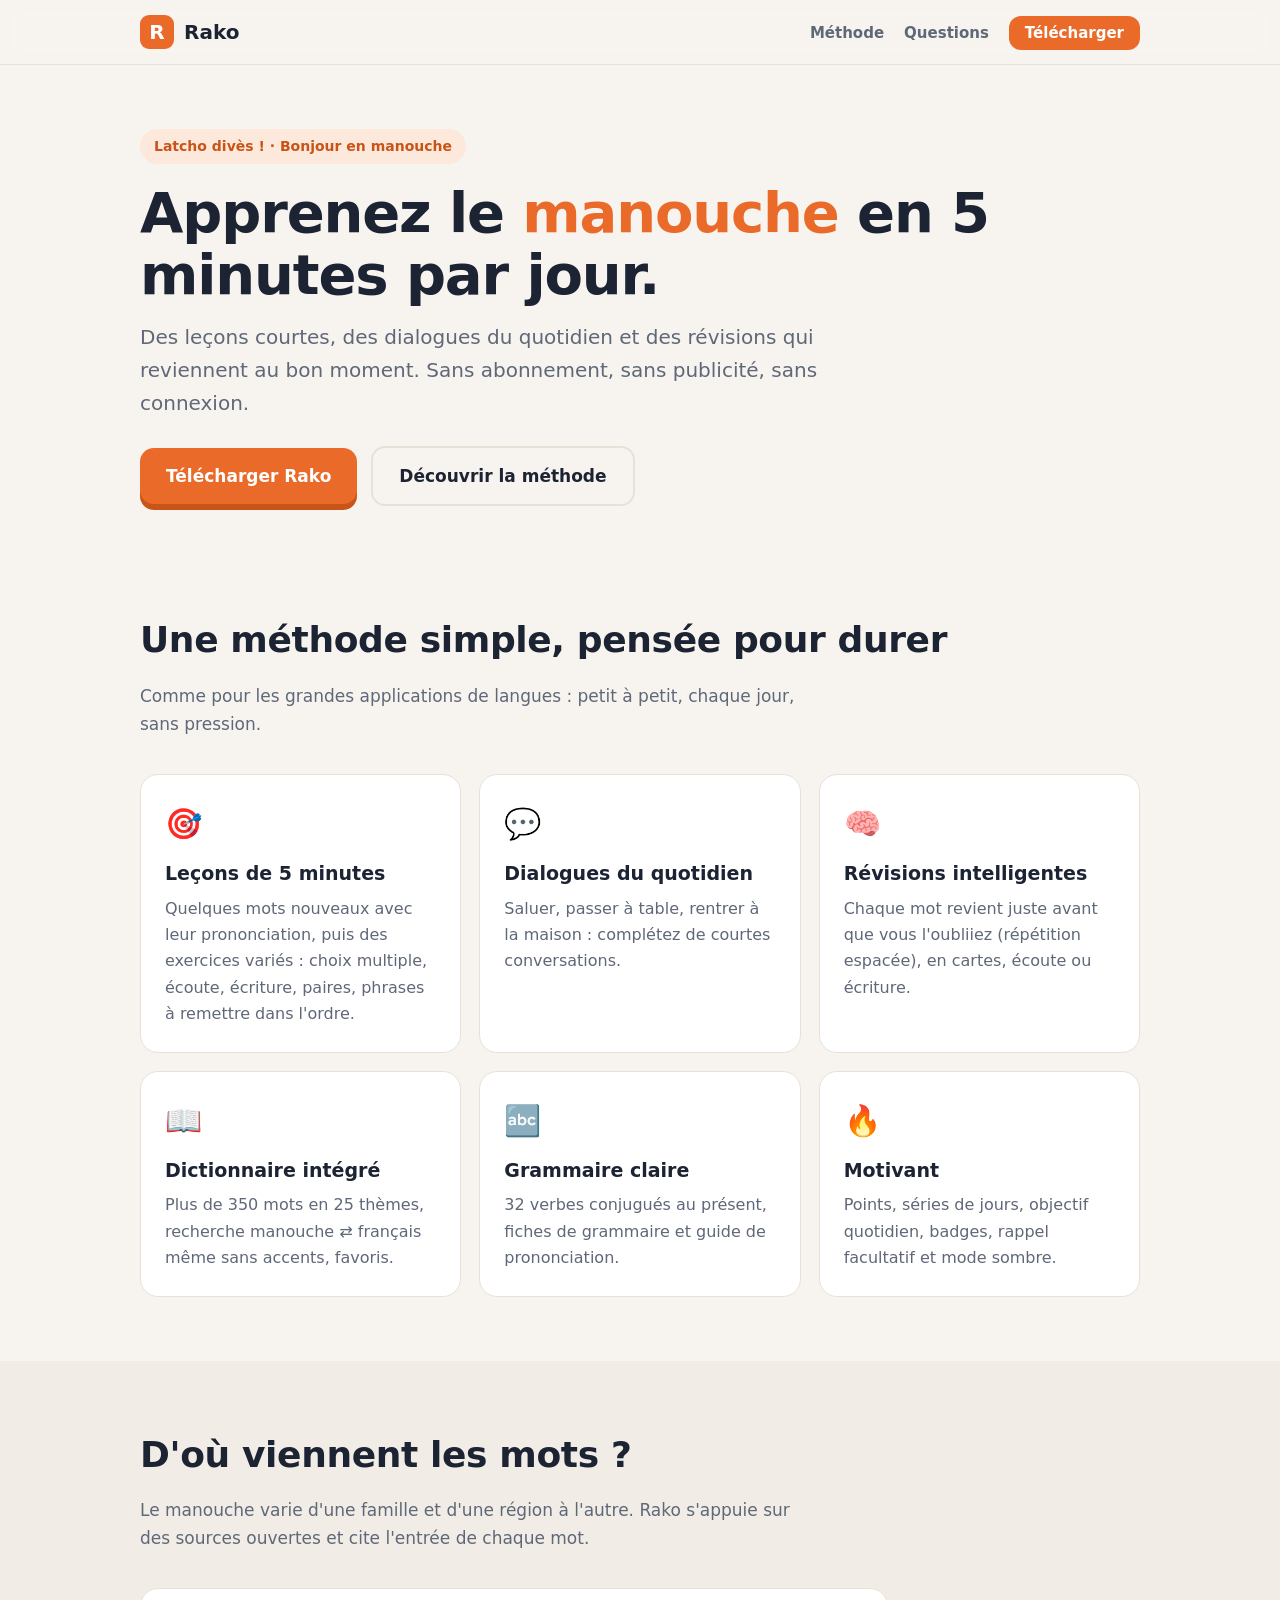
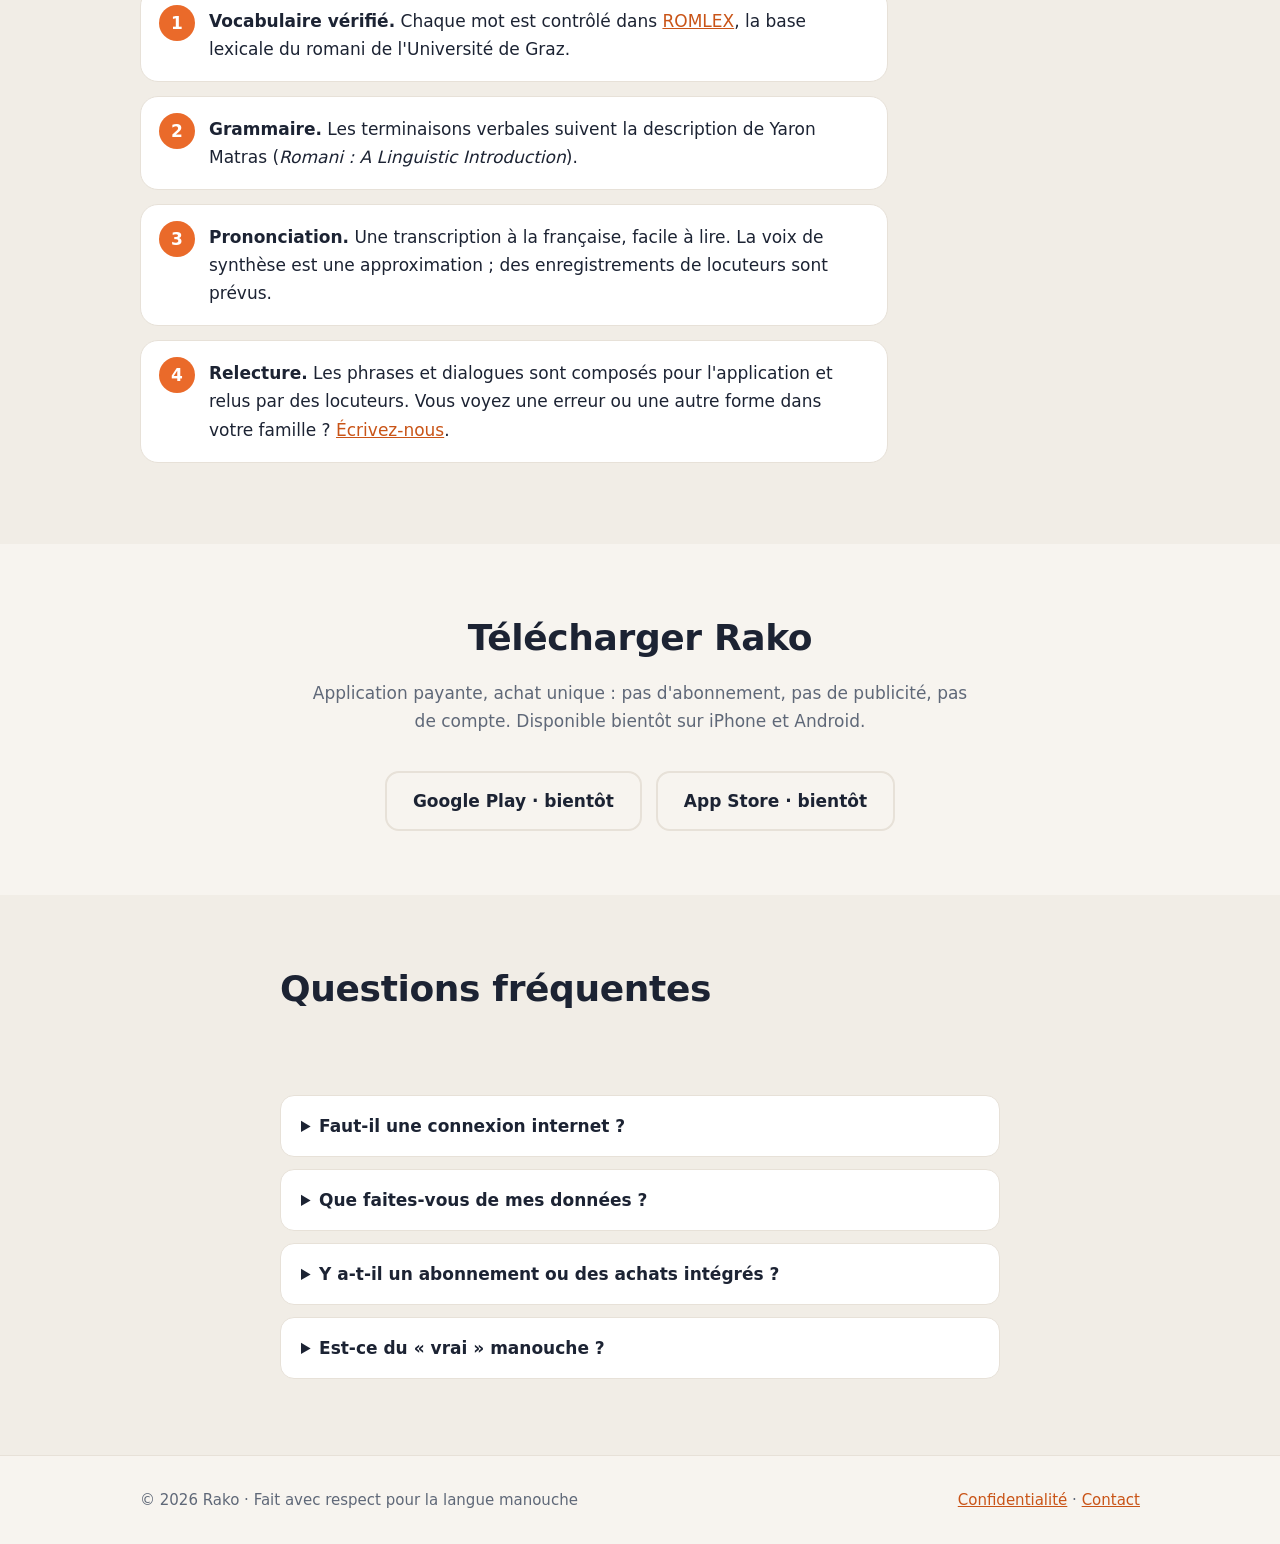
==== index.html @ 322a7824 "Create index.html" ====
<!doctype html>
<html lang="fr">
<head>
<meta charset="utf-8">
<meta name="viewport" content="width=device-width,initial-scale=1">
<title>Rako – Apprendre le manouche</title>
<meta name="description" content="Rako : l'application pour apprendre le manouche (sinto, romanès) en 5 minutes par jour. Leçons, dialogues, révisions espacées, hors ligne.">
<meta property="og:title" content="Rako – Apprendre le manouche">
<meta property="og:description" content="Leçons de 5 minutes, dialogues, révisions intelligentes, 100 % hors ligne.">
<meta name="theme-color" content="#EA6A2A">
<link rel="icon" href="data:image/svg+xml,%3Csvg xmlns=%27http://www.w3.org/2000/svg%27 viewBox=%270 0 32 32%27%3E%3Crect width=%2732%27 height=%2732%27 rx=%277%27 fill=%27%23EA6A2A%27/%3E%3C/svg%3E">
<link rel="stylesheet" href="style.css">
</head>
<body>
<header class="top"><div class="wrap">
  <a class="brand" href="#"><span class="logo">R</span>Rako</a>
  <nav><a href="#methode">Méthode</a><a href="#faq">Questions</a><a class="cta" href="#telecharger">Télécharger</a></nav>
</div></header>

<main>
<div class="hero"><div class="wrap">
  <div>
    <span class="badge">Latcho divès ! · Bonjour en manouche</span>
    <h1>Apprenez le <em>manouche</em> en 5 minutes par jour.</h1>
    <p class="lead">Des leçons courtes, des dialogues du quotidien et des révisions qui reviennent au bon moment. Sans abonnement, sans publicité, sans connexion.</p>
    <div class="row"><a class="btn" href="#telecharger">Télécharger Rako</a><a class="btn ghost" href="#methode">Découvrir la méthode</a></div>
  </div>
  </div></div>

<section id="methode"><div class="wrap">
  <h2>Une méthode simple, pensée pour durer</h2>
  <p class="sub">Comme pour les grandes applications de langues : petit à petit, chaque jour, sans pression.</p>
  <div class="grid">
    <div class="card"><div class="ico">🎯</div><h3>Leçons de 5 minutes</h3><p>Quelques mots nouveaux avec leur prononciation, puis des exercices variés : choix multiple, écoute, écriture, paires, phrases à remettre dans l'ordre.</p></div>
    <div class="card"><div class="ico">💬</div><h3>Dialogues du quotidien</h3><p>Saluer, passer à table, rentrer à la maison : complétez de courtes conversations.</p></div>
    <div class="card"><div class="ico">🧠</div><h3>Révisions intelligentes</h3><p>Chaque mot revient juste avant que vous l'oubliiez (répétition espacée), en cartes, écoute ou écriture.</p></div>
    <div class="card"><div class="ico">📖</div><h3>Dictionnaire intégré</h3><p>Plus de 350 mots en 25 thèmes, recherche manouche ⇄ français même sans accents, favoris.</p></div>
    <div class="card"><div class="ico">🔤</div><h3>Grammaire claire</h3><p>32 verbes conjugués au présent, fiches de grammaire et guide de prononciation.</p></div>
    <div class="card"><div class="ico">🔥</div><h3>Motivant</h3><p>Points, séries de jours, objectif quotidien, badges, rappel facultatif et mode sombre.</p></div>
  </div>
</div></section>

<section class="alt"><div class="wrap">
  <h2>D'où viennent les mots ?</h2>
  <p class="sub">Le manouche varie d'une famille et d'une région à l'autre. Rako s'appuie sur des sources ouvertes et cite l'entrée de chaque mot.</p>
  <ol class="steps">
    <li><strong>Vocabulaire vérifié.</strong> Chaque mot est contrôlé dans <a href="https://romani.uni-graz.at/romlex/">ROMLEX</a>, la base lexicale du romani de l'Université de Graz.</li>
    <li><strong>Grammaire.</strong> Les terminaisons verbales suivent la description de Yaron Matras (<em>Romani : A Linguistic Introduction</em>).</li>
    <li><strong>Prononciation.</strong> Une transcription à la française, facile à lire. La voix de synthèse est une approximation ; des enregistrements de locuteurs sont prévus.</li>
    <li><strong>Relecture.</strong> Les phrases et dialogues sont composés pour l'application et relus par des locuteurs. Vous voyez une erreur ou une autre forme dans votre famille ? <a href="mailto:io.eco.ia@gmail.com">Écrivez-nous</a>.</li>
  </ol>
</div></section>

<section id="telecharger"><div class="wrap" style="text-align:center">
  <h2>Télécharger Rako</h2>
  <p class="sub" style="margin-inline:auto">Application payante, achat unique : pas d'abonnement, pas de publicité, pas de compte. Disponible bientôt sur iPhone et Android.</p>
  <div class="row" style="justify-content:center">
    <span class="btn ghost" aria-disabled="true">Google Play · bientôt</span>
    <span class="btn ghost" aria-disabled="true">App Store · bientôt</span>
  </div>
</div></section>

<section class="alt" id="faq"><div class="wrap" style="max-width:760px">
  <h2>Questions fréquentes</h2><p class="sub">&nbsp;</p>
  <details><summary>Faut-il une connexion internet ?</summary><p>Non. Rako fonctionne 100 % hors ligne ; vos progrès restent sur votre téléphone.</p></details>
  <details><summary>Que faites-vous de mes données ?</summary><p>Aucune n'est collectée. Lisez notre <a href="confidentialite.html">politique de confidentialité</a>.</p></details>
  <details><summary>Y a-t-il un abonnement ou des achats intégrés ?</summary><p>Non. Un seul achat, puis tout le contenu est à vous.</p></details>
  <details><summary>Est-ce du « vrai » manouche ?</summary><p>C'est un manouche (sinto) de référence, vérifié dans des sources ouvertes. La langue varie selon les familles : d'autres formes sont tout aussi justes, et vos retours nous aident à les intégrer.</p></details>
</div></section>
</main>

<footer><div class="wrap">
  <span>© 2026 Rako · Fait avec respect pour la langue manouche</span>
  <span><a href="confidentialite.html">Confidentialité</a> · <a href="mailto:io.eco.ia@gmail.com">Contact</a></span>
</div></footer>
</body>
</html>
---- style.css ----
:root{--bg:#F7F4EF;--card:#fff;--alt:#F1EDE6;--text:#1C2333;--muted:#5F6878;--line:#E7E1D8;--pri:#EA6A2A;--pri-d:#C95417;--soft:#FCE9DC;--navy:#1E2A45;--ok:#179A63;--r:18px}@media(prefers-color-scheme:dark){:root{--bg:#0F131A;--card:#181E28;--alt:#212936;--text:#F1F2F5;--muted:#A3ACBB;--line:#2A3342;--pri:#F27B3D;--pri-d:#D9642A;--soft:#3A241A;--navy:#E4E8F1;--ok:#3DBE86}}*{box-sizing:border-box}html{scroll-behavior:smooth}body{margin:0;background:var(--bg);color:var(--text);font:17px/1.65 "Nunito",system-ui,-apple-system,"Segoe UI",Roboto,sans-serif}img{max-width:100%;display:block}a{color:var(--pri-d)}@media(prefers-color-scheme:dark){a{color:var(--pri)}}.wrap{max-width:1040px;margin:0 auto;padding:0 20px}header.top{position:sticky;top:0;z-index:5;background:color-mix(in srgb,var(--bg) 88%,transparent);backdrop-filter:blur(10px);border-bottom:1px solid var(--line)}header.top .wrap{display:flex;align-items:center;justify-content:space-between;height:64px}.brand{display:flex;align-items:center;gap:10px;font-weight:800;font-size:20px;color:var(--text);text-decoration:none}.logo{width:34px;height:34px;border-radius:9px;background:var(--pri);color:#fff;display:grid;place-items:center;font-weight:800}nav a{margin-left:20px;color:var(--muted);text-decoration:none;font-weight:700;font-size:15px}nav a:hover{color:var(--pri)}@media(max-width:640px){nav a:not(.cta){display:none}}.btn{display:inline-block;background:var(--pri);color:#fff!important;font-weight:800;padding:14px 26px;border-radius:14px;text-decoration:none;box-shadow:0 6px 0 var(--pri-d);transition:transform .1s,box-shadow .1s}.btn:hover{transform:translateY(2px);box-shadow:0 4px 0 var(--pri-d)}.btn.ghost{background:transparent;color:var(--text)!important;border:2px solid var(--line);box-shadow:none}.cta{background:var(--pri);color:#fff!important;padding:8px 16px;border-radius:12px}.hero{padding:64px 0 40px}h1{font-size:clamp(34px,6vw,56px);line-height:1.1;margin:0 0 16px;font-weight:800;letter-spacing:-.02em}h1 em{font-style:normal;color:var(--pri)}.lead{font-size:20px;color:var(--muted);margin:0 0 26px;max-width:34em}.row{display:flex;flex-wrap:wrap;gap:14px;align-items:center}.badge{display:inline-block;background:var(--soft);color:var(--pri-d);font-weight:800;font-size:14px;padding:6px 14px;border-radius:99px;margin-bottom:18px}@media(prefers-color-scheme:dark){.badge{color:var(--pri)}}section{padding:64px 0}section.alt{background:var(--alt)}h2{font-size:clamp(26px,4vw,36px);margin:0 0 12px;font-weight:800;letter-spacing:-.01em}.sub{color:var(--muted);max-width:40em;margin:0 0 36px}.grid{display:grid;grid-template-columns:repeat(auto-fit,minmax(240px,1fr));gap:18px}.card{background:var(--card);border:1px solid var(--line);border-radius:var(--r);padding:24px}.card h3{margin:10px 0 6px;font-size:19px}.card p{margin:0;color:var(--muted);font-size:16px}.ico{font-size:30px}.steps{counter-reset:s;display:grid;gap:14px;padding:0;list-style:none;max-width:44em}.steps li{counter-increment:s;background:var(--card);border:1px solid var(--line);border-radius:var(--r);padding:18px 20px 18px 68px;position:relative}.steps li::before{content:counter(s);position:absolute;left:18px;top:16px;width:36px;height:36px;border-radius:50%;background:var(--pri);color:#fff;font-weight:800;display:grid;place-items:center}details{background:var(--card);border:1px solid var(--line);border-radius:14px;padding:16px 20px;margin-bottom:12px}summary{font-weight:800;cursor:pointer}details p{margin:10px 0 0;color:var(--muted)}footer{border-top:1px solid var(--line);padding:32px 0;color:var(--muted);font-size:15px}footer .wrap{display:flex;flex-wrap:wrap;justify-content:space-between;gap:12px}.doc{max-width:720px;padding:48px 20px 72px;margin:0 auto}.doc h1{font-size:36px}.doc h2{font-size:22px;margin-top:32px}
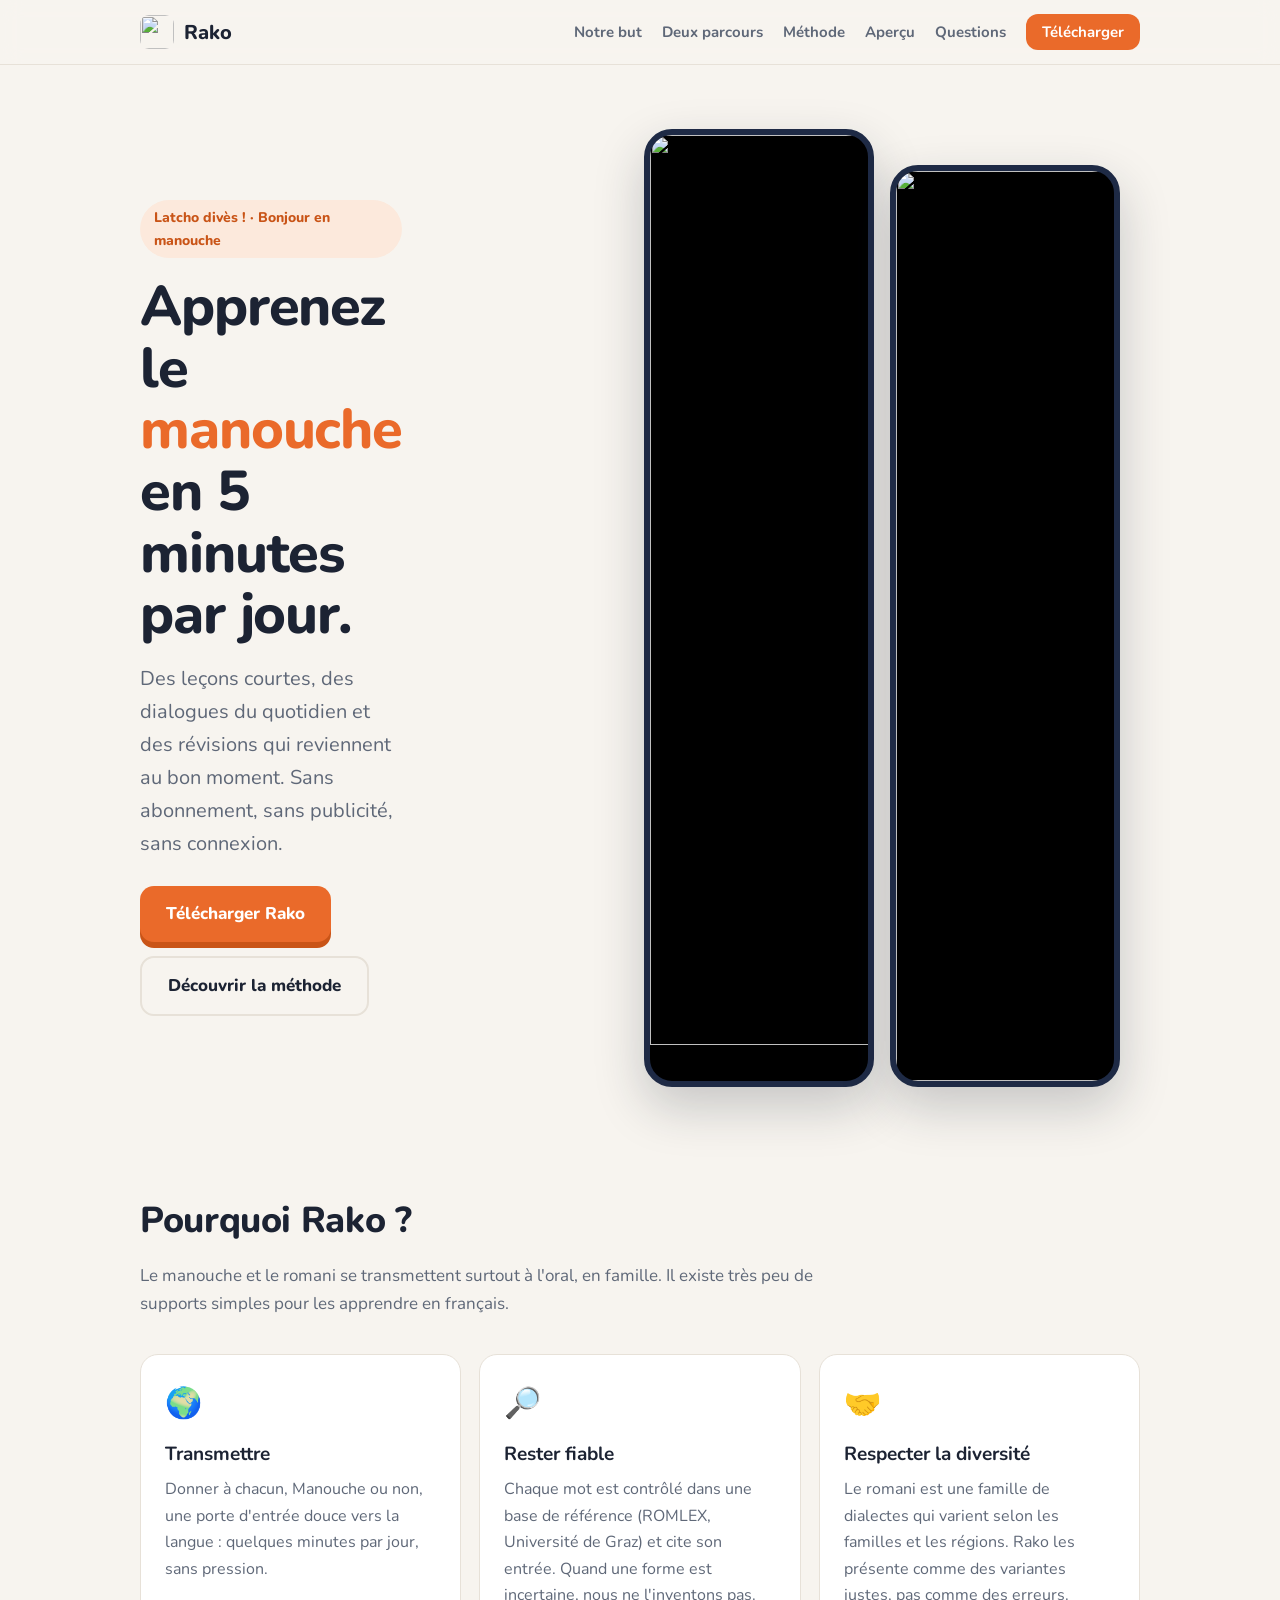
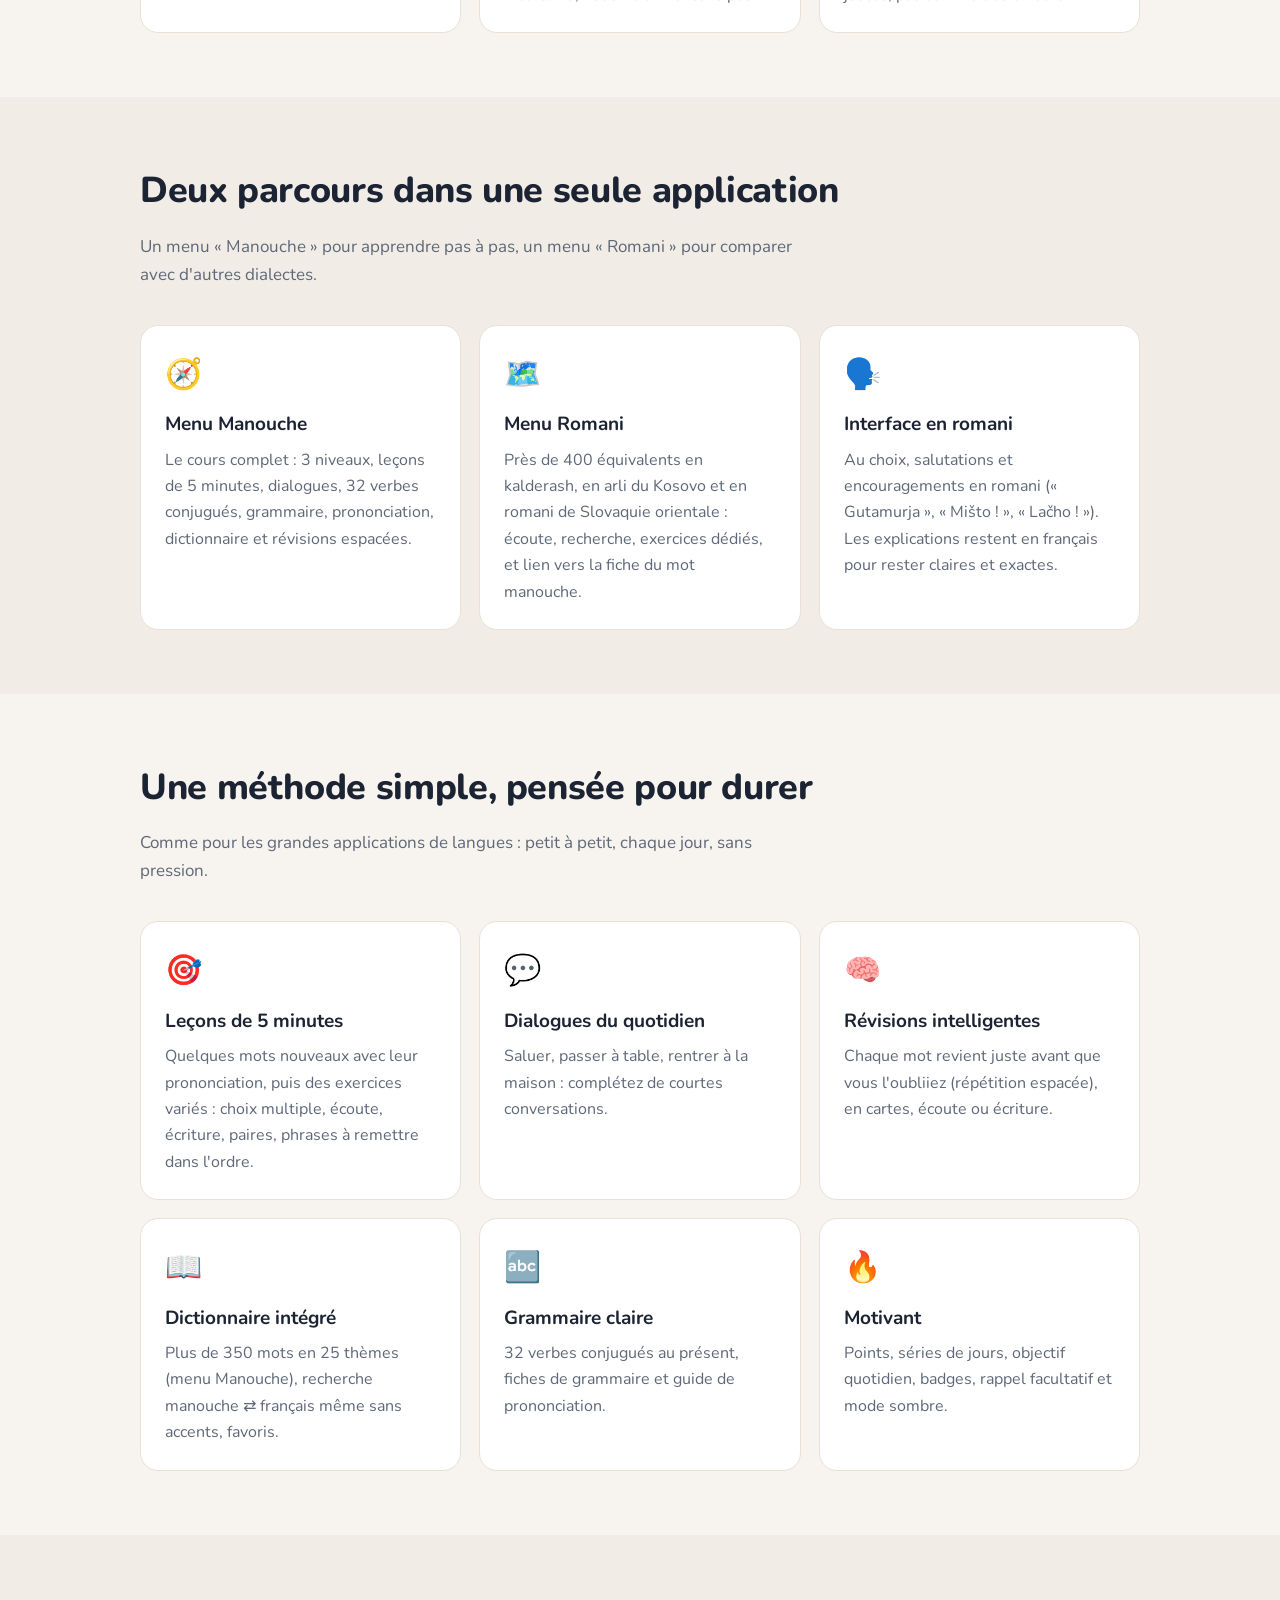
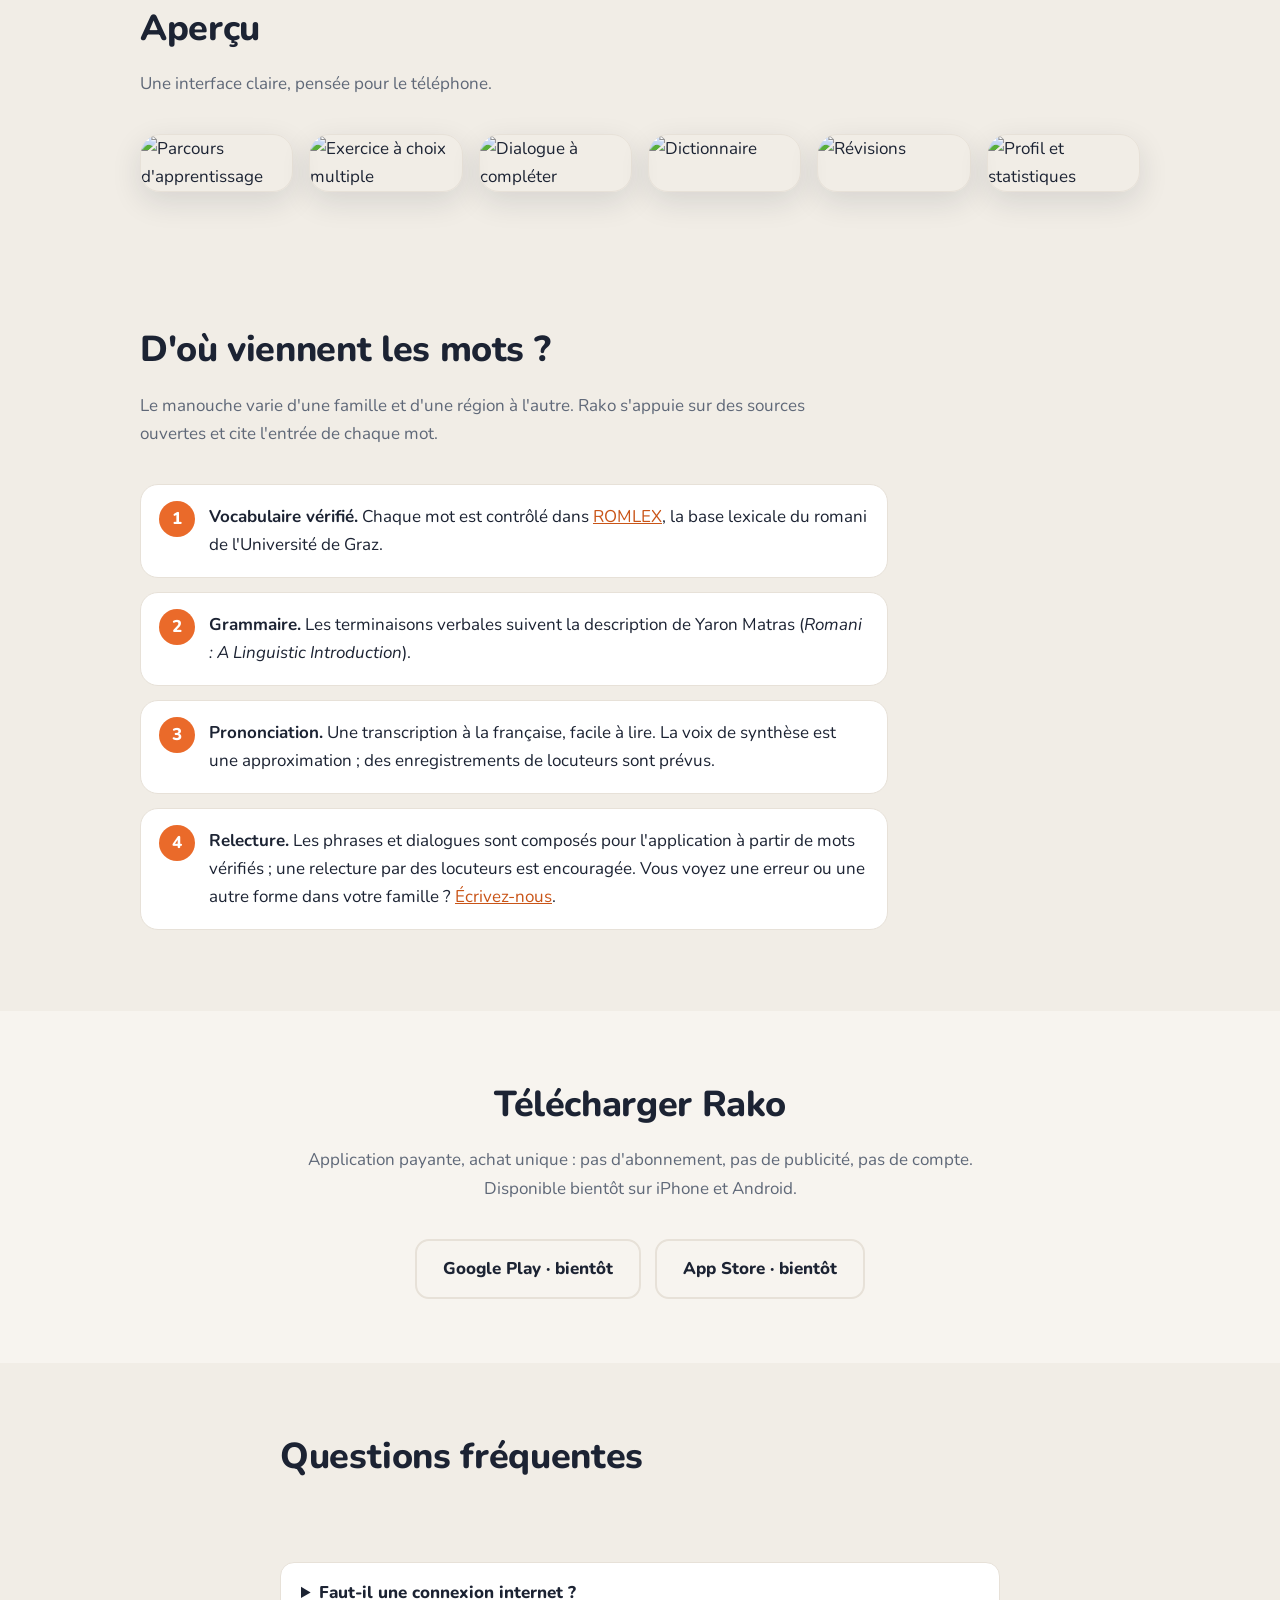
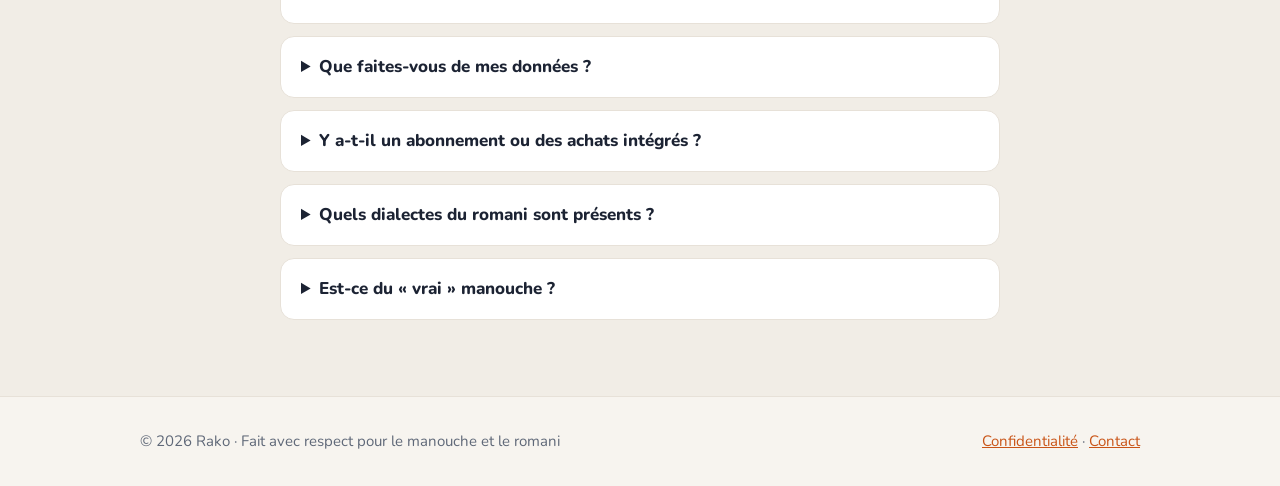
==== commit 5c0aff82: "Add files via upload" ====
--- a/index.html
+++ b/index.html
@@ -3,18 +3,21 @@
 <head>
 <meta charset="utf-8">
 <meta name="viewport" content="width=device-width,initial-scale=1">
-<title>Rako – Apprendre le manouche</title>
-<meta name="description" content="Rako : l'application pour apprendre le manouche (sinto, romanès) en 5 minutes par jour. Leçons, dialogues, révisions espacées, hors ligne.">
+<title>Rako – Apprendre le manouche et le romani</title>
+<meta name="description" content="Rako : une seule application pour apprendre le manouche (sinto, romanès) et découvrir d'autres dialectes du romani. Leçons de 5 minutes, révisions espacées, hors ligne.">
 <meta property="og:title" content="Rako – Apprendre le manouche">
 <meta property="og:description" content="Leçons de 5 minutes, dialogues, révisions intelligentes, 100 % hors ligne.">
+<meta property="og:image" content="img/01_home.jpg">
 <meta name="theme-color" content="#EA6A2A">
-<link rel="icon" href="data:image/svg+xml,%3Csvg xmlns=%27http://www.w3.org/2000/svg%27 viewBox=%270 0 32 32%27%3E%3Crect width=%2732%27 height=%2732%27 rx=%277%27 fill=%27%23EA6A2A%27/%3E%3C/svg%3E">
+<link rel="icon" href="img/favicon.png">
+<link rel="preconnect" href="https://fonts.googleapis.com"><link rel="preconnect" href="https://fonts.gstatic.com" crossorigin>
+<link href="https://fonts.googleapis.com/css2?family=Nunito:wght@400;700;800&display=swap" rel="stylesheet">
 <link rel="stylesheet" href="style.css">
 </head>
 <body>
 <header class="top"><div class="wrap">
-  <a class="brand" href="#"><span class="logo">R</span>Rako</a>
-  <nav><a href="#methode">Méthode</a><a href="#faq">Questions</a><a class="cta" href="#telecharger">Télécharger</a></nav>
+  <a class="brand" href="#"><img src="img/icon.png" alt="">Rako</a>
+  <nav><a href="#but">Notre but</a><a href="#parcours">Deux parcours</a><a href="#methode">Méthode</a><a href="#apercu">Aperçu</a><a href="#faq">Questions</a><a class="cta" href="#telecharger">Télécharger</a></nav>
 </div></header>
 
 <main>
@@ -25,7 +28,31 @@
     <p class="lead">Des leçons courtes, des dialogues du quotidien et des révisions qui reviennent au bon moment. Sans abonnement, sans publicité, sans connexion.</p>
     <div class="row"><a class="btn" href="#telecharger">Télécharger Rako</a><a class="btn ghost" href="#methode">Découvrir la méthode</a></div>
   </div>
-  </div></div>
+  <div class="phones" aria-hidden="true">
+    <div class="phone"><img src="img/01_home.jpg" alt="" width="420" height="910"></div>
+    <div class="phone"><img src="img/02_dialogue.jpg" alt="" width="420" height="910"></div>
+  </div>
+</div></div>
+
+<section id="but"><div class="wrap">
+  <h2>Pourquoi Rako ?</h2>
+  <p class="sub">Le manouche et le romani se transmettent surtout à l'oral, en famille. Il existe très peu de supports simples pour les apprendre en français.</p>
+  <div class="grid">
+    <div class="card"><div class="ico">🌍</div><h3>Transmettre</h3><p>Donner à chacun, Manouche ou non, une porte d'entrée douce vers la langue : quelques minutes par jour, sans pression.</p></div>
+    <div class="card"><div class="ico">🔎</div><h3>Rester fiable</h3><p>Chaque mot est contrôlé dans une base de référence (ROMLEX, Université de Graz) et cite son entrée. Quand une forme est incertaine, nous ne l'inventons pas.</p></div>
+    <div class="card"><div class="ico">🤝</div><h3>Respecter la diversité</h3><p>Le romani est une famille de dialectes qui varient selon les familles et les régions. Rako les présente comme des variantes justes, pas comme des erreurs.</p></div>
+  </div>
+</div></section>
+
+<section class="alt" id="parcours"><div class="wrap">
+  <h2>Deux parcours dans une seule application</h2>
+  <p class="sub">Un menu « Manouche » pour apprendre pas à pas, un menu « Romani » pour comparer avec d'autres dialectes.</p>
+  <div class="grid">
+    <div class="card"><div class="ico">🧭</div><h3>Menu Manouche</h3><p>Le cours complet : 3 niveaux, leçons de 5 minutes, dialogues, 32 verbes conjugués, grammaire, prononciation, dictionnaire et révisions espacées.</p></div>
+    <div class="card"><div class="ico">🗺️</div><h3>Menu Romani</h3><p>Près de 400 équivalents en kalderash, en arli du Kosovo et en romani de Slovaquie orientale : écoute, recherche, exercices dédiés, et lien vers la fiche du mot manouche.</p></div>
+    <div class="card"><div class="ico">🗣️</div><h3>Interface en romani</h3><p>Au choix, salutations et encouragements en romani (« Gutamurja », « Mišto ! », « Lačho ! »). Les explications restent en français pour rester claires et exactes.</p></div>
+  </div>
+</div></section>
 
 <section id="methode"><div class="wrap">
   <h2>Une méthode simple, pensée pour durer</h2>
@@ -34,9 +61,22 @@
     <div class="card"><div class="ico">🎯</div><h3>Leçons de 5 minutes</h3><p>Quelques mots nouveaux avec leur prononciation, puis des exercices variés : choix multiple, écoute, écriture, paires, phrases à remettre dans l'ordre.</p></div>
     <div class="card"><div class="ico">💬</div><h3>Dialogues du quotidien</h3><p>Saluer, passer à table, rentrer à la maison : complétez de courtes conversations.</p></div>
     <div class="card"><div class="ico">🧠</div><h3>Révisions intelligentes</h3><p>Chaque mot revient juste avant que vous l'oubliiez (répétition espacée), en cartes, écoute ou écriture.</p></div>
-    <div class="card"><div class="ico">📖</div><h3>Dictionnaire intégré</h3><p>Plus de 350 mots en 25 thèmes, recherche manouche ⇄ français même sans accents, favoris.</p></div>
+    <div class="card"><div class="ico">📖</div><h3>Dictionnaire intégré</h3><p>Plus de 350 mots en 25 thèmes (menu Manouche), recherche manouche ⇄ français même sans accents, favoris.</p></div>
     <div class="card"><div class="ico">🔤</div><h3>Grammaire claire</h3><p>32 verbes conjugués au présent, fiches de grammaire et guide de prononciation.</p></div>
     <div class="card"><div class="ico">🔥</div><h3>Motivant</h3><p>Points, séries de jours, objectif quotidien, badges, rappel facultatif et mode sombre.</p></div>
+  </div>
+</div></section>
+
+<section class="alt" id="apercu"><div class="wrap">
+  <h2>Aperçu</h2>
+  <p class="sub">Une interface claire, pensée pour le téléphone.</p>
+  <div class="shots">
+    <img src="img/01_home.jpg" alt="Parcours d'apprentissage" loading="lazy">
+    <img src="img/03_mcq.jpg" alt="Exercice à choix multiple" loading="lazy">
+    <img src="img/02_dialogue.jpg" alt="Dialogue à compléter" loading="lazy">
+    <img src="img/05_dict.jpg" alt="Dictionnaire" loading="lazy">
+    <img src="img/04_review.jpg" alt="Révisions" loading="lazy">
+    <img src="img/06_profile.jpg" alt="Profil et statistiques" loading="lazy">
   </div>
 </div></section>
 
@@ -47,7 +87,7 @@
     <li><strong>Vocabulaire vérifié.</strong> Chaque mot est contrôlé dans <a href="https://romani.uni-graz.at/romlex/">ROMLEX</a>, la base lexicale du romani de l'Université de Graz.</li>
     <li><strong>Grammaire.</strong> Les terminaisons verbales suivent la description de Yaron Matras (<em>Romani : A Linguistic Introduction</em>).</li>
     <li><strong>Prononciation.</strong> Une transcription à la française, facile à lire. La voix de synthèse est une approximation ; des enregistrements de locuteurs sont prévus.</li>
-    <li><strong>Relecture.</strong> Les phrases et dialogues sont composés pour l'application et relus par des locuteurs. Vous voyez une erreur ou une autre forme dans votre famille ? <a href="mailto:io.eco.ia@gmail.com">Écrivez-nous</a>.</li>
+    <li><strong>Relecture.</strong> Les phrases et dialogues sont composés pour l'application à partir de mots vérifiés ; une relecture par des locuteurs est encouragée. Vous voyez une erreur ou une autre forme dans votre famille ? <a href="mailto:io.eco.ia@gmail.com">Écrivez-nous</a>.</li>
   </ol>
 </div></section>
 
@@ -65,12 +105,13 @@
   <details><summary>Faut-il une connexion internet ?</summary><p>Non. Rako fonctionne 100 % hors ligne ; vos progrès restent sur votre téléphone.</p></details>
   <details><summary>Que faites-vous de mes données ?</summary><p>Aucune n'est collectée. Lisez notre <a href="confidentialite.html">politique de confidentialité</a>.</p></details>
   <details><summary>Y a-t-il un abonnement ou des achats intégrés ?</summary><p>Non. Un seul achat, puis tout le contenu est à vous.</p></details>
+  <details><summary>Quels dialectes du romani sont présents ?</summary><p>Le cours principal est en manouche (sinto). Le menu Romani ajoute le kalderash, l'arli du Kosovo et le romani de Slovaquie orientale, avec seulement les équivalents confirmés dans ROMLEX. D'autres dialectes pourront suivre.</p></details>
   <details><summary>Est-ce du « vrai » manouche ?</summary><p>C'est un manouche (sinto) de référence, vérifié dans des sources ouvertes. La langue varie selon les familles : d'autres formes sont tout aussi justes, et vos retours nous aident à les intégrer.</p></details>
 </div></section>
 </main>
 
 <footer><div class="wrap">
-  <span>© 2026 Rako · Fait avec respect pour la langue manouche</span>
+  <span>© 2026 Rako · Fait avec respect pour le manouche et le romani</span>
   <span><a href="confidentialite.html">Confidentialité</a> · <a href="mailto:io.eco.ia@gmail.com">Contact</a></span>
 </div></footer>
 </body>
--- a/style.css
+++ b/style.css
@@ -1 +1,53 @@
-:root{--bg:#F7F4EF;--card:#fff;--alt:#F1EDE6;--text:#1C2333;--muted:#5F6878;--line:#E7E1D8;--pri:#EA6A2A;--pri-d:#C95417;--soft:#FCE9DC;--navy:#1E2A45;--ok:#179A63;--r:18px}@media(prefers-color-scheme:dark){:root{--bg:#0F131A;--card:#181E28;--alt:#212936;--text:#F1F2F5;--muted:#A3ACBB;--line:#2A3342;--pri:#F27B3D;--pri-d:#D9642A;--soft:#3A241A;--navy:#E4E8F1;--ok:#3DBE86}}*{box-sizing:border-box}html{scroll-behavior:smooth}body{margin:0;background:var(--bg);color:var(--text);font:17px/1.65 "Nunito",system-ui,-apple-system,"Segoe UI",Roboto,sans-serif}img{max-width:100%;display:block}a{color:var(--pri-d)}@media(prefers-color-scheme:dark){a{color:var(--pri)}}.wrap{max-width:1040px;margin:0 auto;padding:0 20px}header.top{position:sticky;top:0;z-index:5;background:color-mix(in srgb,var(--bg) 88%,transparent);backdrop-filter:blur(10px);border-bottom:1px solid var(--line)}header.top .wrap{display:flex;align-items:center;justify-content:space-between;height:64px}.brand{display:flex;align-items:center;gap:10px;font-weight:800;font-size:20px;color:var(--text);text-decoration:none}.logo{width:34px;height:34px;border-radius:9px;background:var(--pri);color:#fff;display:grid;place-items:center;font-weight:800}nav a{margin-left:20px;color:var(--muted);text-decoration:none;font-weight:700;font-size:15px}nav a:hover{color:var(--pri)}@media(max-width:640px){nav a:not(.cta){display:none}}.btn{display:inline-block;background:var(--pri);color:#fff!important;font-weight:800;padding:14px 26px;border-radius:14px;text-decoration:none;box-shadow:0 6px 0 var(--pri-d);transition:transform .1s,box-shadow .1s}.btn:hover{transform:translateY(2px);box-shadow:0 4px 0 var(--pri-d)}.btn.ghost{background:transparent;color:var(--text)!important;border:2px solid var(--line);box-shadow:none}.cta{background:var(--pri);color:#fff!important;padding:8px 16px;border-radius:12px}.hero{padding:64px 0 40px}h1{font-size:clamp(34px,6vw,56px);line-height:1.1;margin:0 0 16px;font-weight:800;letter-spacing:-.02em}h1 em{font-style:normal;color:var(--pri)}.lead{font-size:20px;color:var(--muted);margin:0 0 26px;max-width:34em}.row{display:flex;flex-wrap:wrap;gap:14px;align-items:center}.badge{display:inline-block;background:var(--soft);color:var(--pri-d);font-weight:800;font-size:14px;padding:6px 14px;border-radius:99px;margin-bottom:18px}@media(prefers-color-scheme:dark){.badge{color:var(--pri)}}section{padding:64px 0}section.alt{background:var(--alt)}h2{font-size:clamp(26px,4vw,36px);margin:0 0 12px;font-weight:800;letter-spacing:-.01em}.sub{color:var(--muted);max-width:40em;margin:0 0 36px}.grid{display:grid;grid-template-columns:repeat(auto-fit,minmax(240px,1fr));gap:18px}.card{background:var(--card);border:1px solid var(--line);border-radius:var(--r);padding:24px}.card h3{margin:10px 0 6px;font-size:19px}.card p{margin:0;color:var(--muted);font-size:16px}.ico{font-size:30px}.steps{counter-reset:s;display:grid;gap:14px;padding:0;list-style:none;max-width:44em}.steps li{counter-increment:s;background:var(--card);border:1px solid var(--line);border-radius:var(--r);padding:18px 20px 18px 68px;position:relative}.steps li::before{content:counter(s);position:absolute;left:18px;top:16px;width:36px;height:36px;border-radius:50%;background:var(--pri);color:#fff;font-weight:800;display:grid;place-items:center}details{background:var(--card);border:1px solid var(--line);border-radius:14px;padding:16px 20px;margin-bottom:12px}summary{font-weight:800;cursor:pointer}details p{margin:10px 0 0;color:var(--muted)}footer{border-top:1px solid var(--line);padding:32px 0;color:var(--muted);font-size:15px}footer .wrap{display:flex;flex-wrap:wrap;justify-content:space-between;gap:12px}.doc{max-width:720px;padding:48px 20px 72px;margin:0 auto}.doc h1{font-size:36px}.doc h2{font-size:22px;margin-top:32px}
+:root{--bg:#F7F4EF;--card:#fff;--alt:#F1EDE6;--text:#1C2333;--muted:#5F6878;--line:#E7E1D8;--pri:#EA6A2A;--pri-d:#C95417;--soft:#FCE9DC;--navy:#1E2A45;--ok:#179A63;--r:18px}
+@media(prefers-color-scheme:dark){:root{--bg:#0F131A;--card:#181E28;--alt:#212936;--text:#F1F2F5;--muted:#A3ACBB;--line:#2A3342;--pri:#F27B3D;--pri-d:#D9642A;--soft:#3A241A;--navy:#E4E8F1;--ok:#3DBE86}}
+*{box-sizing:border-box}html{scroll-behavior:smooth}
+body{margin:0;background:var(--bg);color:var(--text);font:17px/1.65 "Nunito",system-ui,-apple-system,"Segoe UI",Roboto,sans-serif}
+img{max-width:100%;display:block}a{color:var(--pri-d)}
+@media(prefers-color-scheme:dark){a{color:var(--pri)}}
+.wrap{max-width:1040px;margin:0 auto;padding:0 20px}
+header.top{position:sticky;top:0;z-index:5;background:color-mix(in srgb,var(--bg) 88%,transparent);backdrop-filter:blur(10px);border-bottom:1px solid var(--line)}
+header.top .wrap{display:flex;align-items:center;justify-content:space-between;height:64px}
+.brand{display:flex;align-items:center;gap:10px;font-weight:800;font-size:20px;color:var(--text);text-decoration:none}
+.brand img{width:34px;height:34px;border-radius:9px}
+nav a{margin-left:20px;color:var(--muted);text-decoration:none;font-weight:700;font-size:15px}nav a:hover{color:var(--pri)}
+@media(max-width:640px){nav a:not(.cta){display:none}}
+.btn{display:inline-block;background:var(--pri);color:#fff!important;font-weight:800;padding:14px 26px;border-radius:14px;text-decoration:none;box-shadow:0 6px 0 var(--pri-d);transition:transform .1s,box-shadow .1s}
+.btn:hover{transform:translateY(2px);box-shadow:0 4px 0 var(--pri-d)}
+.btn.ghost{background:transparent;color:var(--text)!important;border:2px solid var(--line);box-shadow:none}
+.cta{background:var(--pri);color:#fff!important;padding:8px 16px;border-radius:12px}
+.hero{padding:64px 0 40px}
+.hero .wrap{display:grid;grid-template-columns:1.1fr .9fr;gap:40px;align-items:center}
+@media(max-width:820px){.hero .wrap{grid-template-columns:1fr}}
+h1{font-size:clamp(34px,6vw,56px);line-height:1.1;margin:0 0 16px;font-weight:800;letter-spacing:-.02em}
+h1 em{font-style:normal;color:var(--pri)}
+.lead{font-size:20px;color:var(--muted);margin:0 0 26px;max-width:34em}
+.row{display:flex;flex-wrap:wrap;gap:14px;align-items:center}
+.badge{display:inline-block;background:var(--soft);color:var(--pri-d);font-weight:800;font-size:14px;padding:6px 14px;border-radius:99px;margin-bottom:18px}
+@media(prefers-color-scheme:dark){.badge{color:var(--pri)}}
+.phones{display:flex;justify-content:center;gap:16px}
+.phone{border-radius:28px;border:6px solid var(--navy);overflow:hidden;background:#000;box-shadow:0 20px 50px rgba(28,35,51,.22);width:min(46%,230px)}
+.phone:nth-child(2){margin-top:36px}
+section{padding:64px 0}
+section.alt{background:var(--alt)}
+h2{font-size:clamp(26px,4vw,36px);margin:0 0 12px;font-weight:800;letter-spacing:-.01em}
+.sub{color:var(--muted);max-width:40em;margin:0 0 36px}
+.grid{display:grid;grid-template-columns:repeat(auto-fit,minmax(240px,1fr));gap:18px}
+.card{background:var(--card);border:1px solid var(--line);border-radius:var(--r);padding:24px}
+.card h3{margin:10px 0 6px;font-size:19px}.card p{margin:0;color:var(--muted);font-size:16px}
+.ico{font-size:30px}
+.shots{display:grid;grid-template-columns:repeat(auto-fit,minmax(150px,1fr));gap:16px}
+.shots img{border-radius:20px;border:1px solid var(--line);box-shadow:0 10px 30px rgba(28,35,51,.12)}
+.steps{counter-reset:s;display:grid;gap:14px;padding:0;list-style:none;max-width:44em}
+.steps li{counter-increment:s;background:var(--card);border:1px solid var(--line);border-radius:var(--r);padding:18px 20px 18px 68px;position:relative}
+.steps li::before{content:counter(s);position:absolute;left:18px;top:16px;width:36px;height:36px;border-radius:50%;background:var(--pri);color:#fff;font-weight:800;display:grid;place-items:center}
+.pledge{background:var(--navy);color:#F1F2F5;border-radius:26px;padding:40px;display:grid;grid-template-columns:auto 1fr;gap:32px;align-items:center}
+@media(max-width:640px){.pledge{grid-template-columns:1fr;padding:28px}}
+.pledge .big{font-size:clamp(64px,12vw,104px);font-weight:800;line-height:1;color:var(--pri)}
+.pledge h2{color:#fff}.pledge p{color:#CFD6E4;margin:0 0 10px}
+.pledge a{color:#FFB88C}
+details{background:var(--card);border:1px solid var(--line);border-radius:14px;padding:16px 20px;margin-bottom:12px}
+summary{font-weight:800;cursor:pointer}details p{margin:10px 0 0;color:var(--muted)}
+footer{border-top:1px solid var(--line);padding:32px 0;color:var(--muted);font-size:15px}
+footer .wrap{display:flex;flex-wrap:wrap;justify-content:space-between;gap:12px}
+.doc{max-width:720px;padding:48px 20px 72px;margin:0 auto}.doc h1{font-size:36px}.doc h2{font-size:22px;margin-top:32px}
+.todo{background:#FFF4CC;color:#5B4500;padding:2px 8px;border-radius:6px;font-weight:700}
